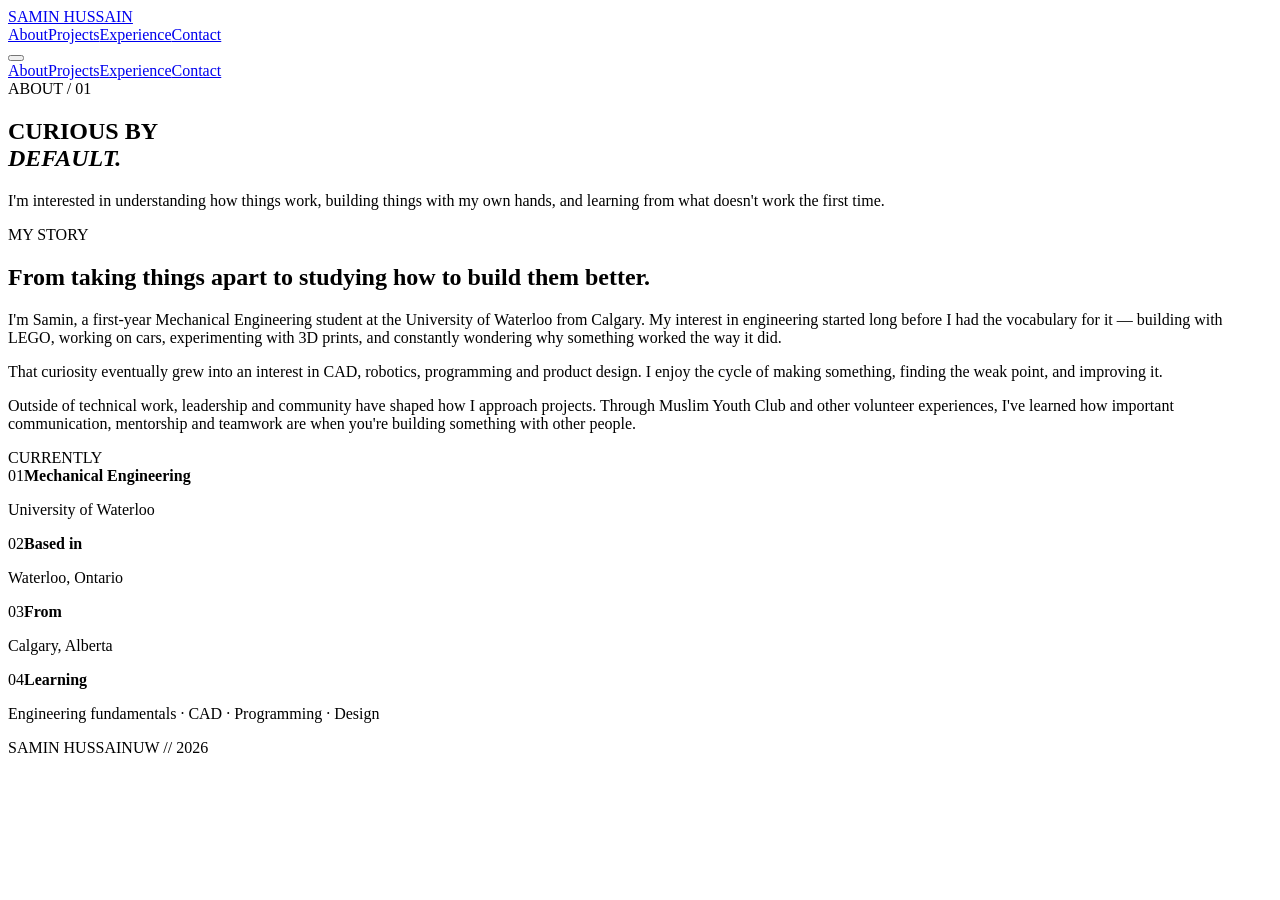
==== about.html @ 6a45ddbb "Add files via upload Initial portfolio website" ====
<!DOCTYPE html>
<html lang="en">
<head>
  <meta charset="UTF-8"><meta name="viewport" content="width=device-width, initial-scale=1.0">
  <meta name="description" content="About Samin Hussain, Mechanical Engineering student at the University of Waterloo.">
  <title>About | Samin Hussain</title>
  <link rel="stylesheet" href="styles/main.css">
</head>
<body>
<header class="site-header">
  <a class="brand" href="index.html">SAMIN HUSSAIN</a>
  <nav class="desktop-nav"><a class="active" href="about.html">About</a><a href="projects.html">Projects</a><a href="experience.html">Experience</a><a href="contact.html">Contact</a></nav>
  <button class="menu-toggle" aria-label="Open navigation" aria-expanded="false"><span></span><span></span></button>
  <nav class="mobile-nav"><a href="about.html">About</a><a href="projects.html">Projects</a><a href="experience.html">Experience</a><a href="contact.html">Contact</a></nav>
</header>
<main>
  <section class="page-hero section-line">
    <div class="eyebrow"><span></span> ABOUT / 01</div>
    <h1>CURIOUS BY<br><em>DEFAULT.</em></h1>
    <p>I'm interested in understanding how things work, building things with my own hands, and learning from what doesn't work the first time.</p>
  </section>

  <section class="content-two-column section-line">
    <div>
      <div class="eyebrow"><span></span> MY STORY</div>
      <h2>From taking things apart to studying how to build them better.</h2>
    </div>
    <div class="body-copy">
      <p>I'm Samin, a first-year Mechanical Engineering student at the University of Waterloo from Calgary. My interest in engineering started long before I had the vocabulary for it — building with LEGO, working on cars, experimenting with 3D prints, and constantly wondering why something worked the way it did.</p>
      <p>That curiosity eventually grew into an interest in CAD, robotics, programming and product design. I enjoy the cycle of making something, finding the weak point, and improving it.</p>
      <p>Outside of technical work, leadership and community have shaped how I approach projects. Through Muslim Youth Club and other volunteer experiences, I've learned how important communication, mentorship and teamwork are when you're building something with other people.</p>
    </div>
  </section>

  <section class="timeline-section section-line">
    <div class="eyebrow"><span></span> CURRENTLY</div>
    <div class="current-grid">
      <div><span>01</span><strong>Mechanical Engineering</strong><p>University of Waterloo</p></div>
      <div><span>02</span><strong>Based in</strong><p>Waterloo, Ontario</p></div>
      <div><span>03</span><strong>From</strong><p>Calgary, Alberta</p></div>
      <div><span>04</span><strong>Learning</strong><p>Engineering fundamentals · CAD · Programming · Design</p></div>
    </div>
  </section>
</main>
<footer class="site-footer"><span>SAMIN HUSSAIN</span><span>UW // 2026</span></footer>
<script>
const t=document.querySelector('.menu-toggle'),m=document.querySelector('.mobile-nav');t.addEventListener('click',()=>{const o=t.getAttribute('aria-expanded')==='true';t.setAttribute('aria-expanded',String(!o));m.classList.toggle('open')});
</script>
</body>
</html>
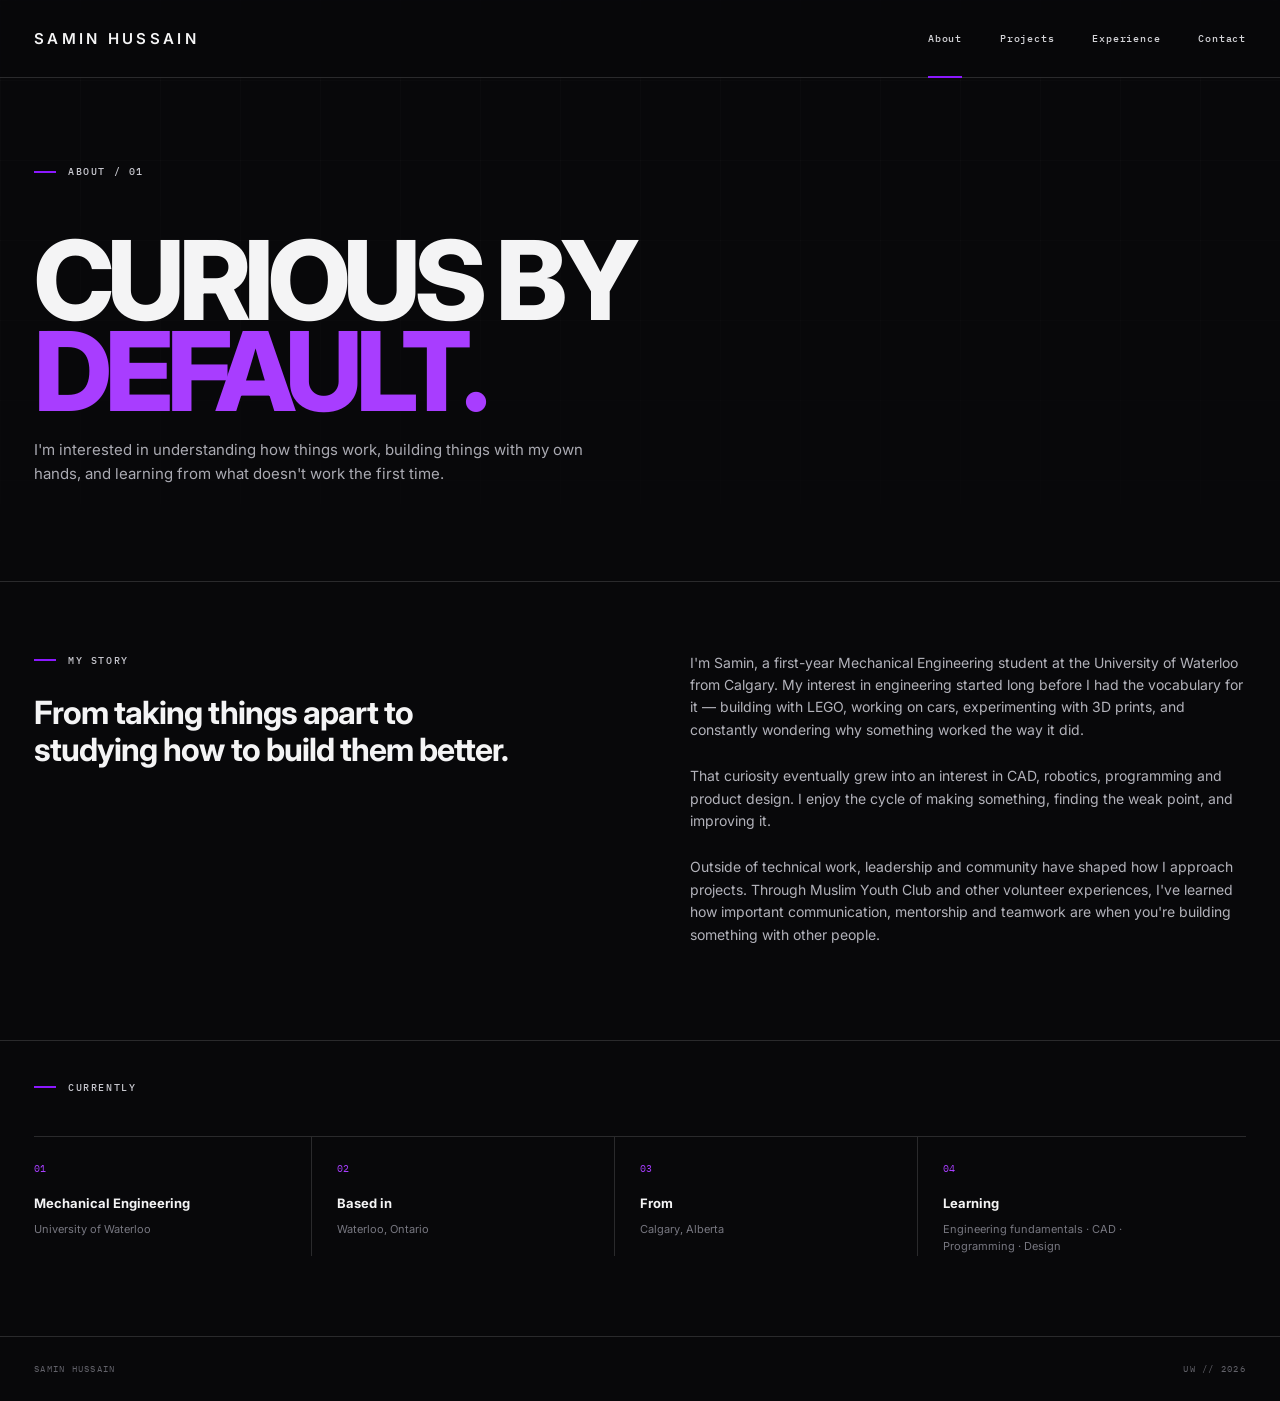
==== commit dced13e1: "Update about.html" ====
--- a/about.html
+++ b/about.html
@@ -4,6 +4,7 @@
   <meta charset="UTF-8"><meta name="viewport" content="width=device-width, initial-scale=1.0">
   <meta name="description" content="About Samin Hussain, Mechanical Engineering student at the University of Waterloo.">
   <title>About | Samin Hussain</title>
+  <link rel="icon" href="Website-icon.png" type="image/x-icon">
   <link rel="stylesheet" href="styles/main.css">
 </head>
 <body>
--- a/styles/main.css
+++ b/styles/main.css
@@ -0,0 +1,473 @@
+@import url('https://fonts.googleapis.com/css2?family=IBM+Plex+Mono:wght@400;500&family=Inter:wght@400;500;600;700;800&display=swap');
+
+:root {
+  --bg: #08080a;
+  --surface: #101014;
+  --surface-2: #15151b;
+  --text: #f4f4f5;
+  --muted: #96969f;
+  --line: rgba(255,255,255,.14);
+  --line-strong: rgba(255,255,255,.28);
+  --purple: #8b18ff;
+  --purple-bright: #a83dff;
+  --max: 1280px;
+}
+
+* { box-sizing: border-box; }
+html { scroll-behavior: smooth; }
+body {
+  margin: 0;
+  background: var(--bg);
+  color: var(--text);
+  font-family: Inter, Arial, sans-serif;
+  line-height: 1.6;
+  overflow-x: hidden;
+}
+body::before {
+  content: "";
+  position: fixed;
+  inset: 0;
+  pointer-events: none;
+  background:
+    linear-gradient(rgba(255,255,255,.018) 1px, transparent 1px),
+    linear-gradient(90deg, rgba(255,255,255,.018) 1px, transparent 1px);
+  background-size: 80px 80px;
+  mask-image: linear-gradient(to bottom, black, transparent 80%);
+  z-index: -1;
+}
+a { color: inherit; text-decoration: none; }
+button { font: inherit; }
+.site-header {
+  height: 78px;
+  border-bottom: 1px solid var(--line);
+  display: flex;
+  align-items: center;
+  justify-content: space-between;
+  padding: 0 max(34px, calc((100vw - var(--max)) / 2));
+  position: sticky;
+  top: 0;
+  z-index: 50;
+  background: rgba(8,8,10,.82);
+  backdrop-filter: blur(18px);
+}
+.brand { font-size: 15px; font-weight: 600; letter-spacing: .22em; }
+.desktop-nav { display: flex; gap: 38px; height: 100%; align-items: center; }
+.desktop-nav a {
+  height: 100%;
+  display: flex;
+  align-items: center;
+  position: relative;
+  font: 500 10px/1 "IBM Plex Mono", monospace;
+  letter-spacing: .08em;
+  color: #d4d4d8;
+}
+.desktop-nav a::after {
+  content: "";
+  position: absolute;
+  left: 0; right: 0; bottom: -1px;
+  height: 2px;
+  background: var(--purple);
+  transform: scaleX(0);
+  transition: transform .25s ease;
+}
+.desktop-nav a:hover::after, .desktop-nav a.active::after { transform: scaleX(1); }
+.menu-toggle, .mobile-nav { display: none; }
+
+.section-line { border-bottom: 1px solid var(--line); }
+.hero {
+  min-height: 590px;
+  max-width: 1440px;
+  margin: auto;
+  display: grid;
+  grid-template-columns: 47% 53%;
+  position: relative;
+}
+.hero-copy { padding: 84px 20px 85px max(34px, calc((100vw - var(--max)) / 2)); position: relative; z-index: 3; }
+.eyebrow {
+  font: 500 10px/1.7 "IBM Plex Mono", monospace;
+  letter-spacing: .16em;
+  color: #c7c7ce;
+  display: flex;
+  align-items: center;
+  gap: 12px;
+}
+.eyebrow span { display: inline-block; width: 22px; height: 2px; background: var(--purple); }
+.eyebrow.sub { margin-left: 34px; margin-top: 2px; }
+.hero h1, .page-hero h1, .contact-hero h1 {
+  font-size: clamp(68px, 8vw, 116px);
+  line-height: .83;
+  letter-spacing: -.06em;
+  margin: 55px 0 25px;
+  font-weight: 800;
+}
+em { color: var(--purple-bright); font-style: normal; }
+.tagline {
+  font: 500 15px "IBM Plex Mono", monospace;
+  letter-spacing: .02em;
+  margin: 0 0 17px;
+}
+.tagline span { color: var(--purple-bright); padding: 0 7px; }
+.hero-description { max-width: 440px; color: #c3c3c8; font-size: 14px; margin-bottom: 27px; }
+.button-row { display: flex; gap: 14px; }
+.button {
+  min-height: 43px;
+  padding: 0 22px;
+  display: inline-flex;
+  align-items: center;
+  justify-content: center;
+  gap: 13px;
+  font: 500 10px "IBM Plex Mono", monospace;
+  letter-spacing: .08em;
+  border: 1px solid var(--line-strong);
+  transition: .25s ease;
+}
+.button span { font-size: 15px; }
+.button-primary { background: linear-gradient(100deg, #7110ef, #9a22ff); border-color: transparent; }
+.button-primary:hover { transform: translateY(-2px); box-shadow: 0 10px 30px rgba(139,24,255,.2); }
+.button-ghost:hover { border-color: var(--purple); color: white; }
+
+.hero-art {
+  position: relative;
+  min-height: 590px;
+  overflow: hidden;
+  background: radial-gradient(circle at 50% 50%, rgba(105,0,190,.12), transparent 48%);
+}
+.art-meta {
+  position: absolute;
+  z-index: 5;
+  color: #96969f;
+  font: 9px/1.8 "IBM Plex Mono", monospace;
+  letter-spacing: .12em;
+}
+.art-meta-top { right: 32px; top: 47px; }
+.art-meta-side { right: 25px; bottom: 100px; }
+.orb { position: absolute; border-radius: 50%; filter: blur(38px); opacity: .75; }
+.orb-a { width: 300px; height: 300px; right: 140px; top: 125px; background: rgba(128,0,255,.28); }
+.orb-b { width: 180px; height: 180px; left: 100px; bottom: 55px; background: rgba(185,60,255,.17); }
+.shape {
+  position: absolute;
+  border: 1px solid rgba(255,255,255,.5);
+  background: linear-gradient(140deg, rgba(255,255,255,.10), rgba(110,0,255,.30) 52%, rgba(255,255,255,.05));
+  box-shadow: inset 0 0 45px rgba(255,255,255,.06), 0 0 45px rgba(112,0,255,.12);
+  transform: rotate(-16deg) skewY(7deg);
+  backdrop-filter: blur(4px);
+}
+.shape-a { width: 240px; height: 360px; left: 80px; top: 120px; border-radius: 40% 10% 45% 12%; }
+.shape-b { width: 260px; height: 350px; right: 90px; top: 70px; border-radius: 8% 50% 12% 42%; transform: rotate(28deg) skewY(-5deg); }
+.shape-c { width: 160px; height: 330px; left: 260px; top: 105px; border-radius: 45%; transform: rotate(70deg); background: linear-gradient(90deg, rgba(255,255,255,.02), rgba(143,17,255,.72), rgba(255,255,255,.05)); }
+.wire { position: absolute; height: 1px; background: rgba(174,88,255,.6); transform-origin: left; }
+.wire-a { width: 480px; left: 40px; top: 450px; transform: rotate(-34deg); }
+.wire-b { width: 500px; right: -80px; top: 320px; transform: rotate(0); }
+
+.projects-preview { padding: 30px max(34px, calc((100vw - var(--max)) / 2)) 52px; }
+.section-heading { display:flex; justify-content:space-between; align-items:center; margin-bottom:23px; }
+.text-link, .card-link {
+  font: 500 10px "IBM Plex Mono", monospace;
+  letter-spacing: .08em;
+  color: #c9c9cf;
+}
+.text-link span, .card-link b { color: var(--purple-bright); font-size: 14px; margin-left: 8px; }
+.project-grid { display:grid; grid-template-columns:repeat(4,1fr); gap:16px; }
+.project-card {
+  border:1px solid var(--line-strong);
+  background: rgba(12,12,15,.72);
+  transition: transform .3s ease, border-color .3s ease, background .3s ease;
+  min-width: 0;
+}
+.project-card:hover { transform: translateY(-6px); border-color: rgba(157,52,255,.7); background: #101014; }
+.project-visual { height: 200px; position:relative; overflow:hidden; border-bottom:1px solid var(--line); background:#0d0d11; }
+.project-number { position:absolute; left:13px; top:12px; z-index:4; font: 500 15px "IBM Plex Mono", monospace; color:#e7e7eb; }
+.project-visual svg { width:100%; height:100%; color: #a43dff; }
+.stars { position:absolute; inset:0; background-image:radial-gradient(circle, rgba(255,255,255,.7) 1px, transparent 1px); background-size:48px 48px; opacity:.25; }
+.gadget-visual { display:grid; place-items:center; background:radial-gradient(circle, rgba(130,0,255,.18), transparent 55%), #0c0c0f; }
+.gadget-model { width:145px; height:95px; transform:rotate(-13deg) skewX(-5deg); position:relative; filter:drop-shadow(0 18px 20px rgba(0,0,0,.7)); }
+.gadget-body { position:absolute; inset:10px 0; border:2px solid #d5d5d8; background:linear-gradient(145deg,#d9d9dd,#66666c); border-radius:18px 7px 14px 8px; box-shadow:inset -12px -10px 18px rgba(0,0,0,.25); }
+.gadget-ring { position:absolute; width:45px; height:45px; border:8px solid #55555b; border-right-color:#d9d9dd; border-radius:50%; left:-5px; top:34px; background:#0a0a0c; }
+.gadget-slot { position:absolute; width:45px; height:10px; background:#2d2d31; right:18px; top:29px; border-radius:8px; }
+.tic-visual { display:grid; place-items:center; background:radial-gradient(circle, rgba(125,0,255,.15), transparent 60%), #0d0d10; }
+.tic-board { display:grid; grid-template-columns:repeat(3,45px); grid-auto-rows:45px; }
+.tic-board i { display:grid; place-items:center; font-style:normal; font-size:30px; font-weight:300; border-right:1px solid rgba(255,255,255,.25); border-bottom:1px solid rgba(255,255,255,.25); color:#eaeaf0; }
+.tic-board i:nth-child(3n){border-right:0}.tic-board i:nth-child(n+7){border-bottom:0}.tic-board i:nth-child(even){color:var(--purple-bright)}
+.project-info { padding:17px 14px 20px; min-height:150px; display:flex; flex-direction:column; }
+.project-info h3 { font-size:13px; letter-spacing:.08em; margin:0 0 8px; }
+.project-info p { color:var(--muted); font-size:11px; margin:0 0 13px; }
+.tags { display:flex; flex-wrap:wrap; gap:6px; }
+.tags span { border:1px solid var(--line-strong); padding:3px 6px; font: 9px "IBM Plex Mono", monospace; color:#b9b9c1; }
+.card-link { margin-top:auto; padding-top:20px; }
+.more-visual { background:linear-gradient(135deg,#0d0d10,#160522); }
+.more-geometry { position:absolute; width:270px; height:140px; left:30px; top:38px; transform:rotate(-18deg); border:1px solid #8122d2; border-radius:50% 10%; box-shadow:0 0 70px rgba(139,24,255,.35); }
+.more-geometry::after { content:""; position:absolute; inset:15px -30px; border:1px solid rgba(255,255,255,.3); border-radius:50%; transform:rotate(35deg); }
+
+.about-preview { display:grid; grid-template-columns:1fr 1fr 1fr; min-height:420px; }
+.about-photo { border-right:1px solid var(--line); min-height:420px; overflow:hidden; }
+.photo-placeholder { height:100%; min-height:420px; display:flex; flex-direction:column; justify-content:center; align-items:center; text-align:center; background:radial-gradient(circle at 50% 40%, #27272d, #0a0a0c 60%); position:relative; }
+.photo-placeholder::before { content:""; width:260px; height:380px; border:1px solid rgba(164,61,255,.55); border-radius:50% 50% 0 0; position:absolute; bottom:-120px; left:50%; transform:translateX(-50%); box-shadow:0 0 80px rgba(139,24,255,.13); }
+.photo-placeholder span { font: 700 32px/.95 Inter,sans-serif; letter-spacing:-.05em; color:#777780; position:relative; }
+.photo-placeholder small { max-width:220px; color:#676770; font:9px/1.6 "IBM Plex Mono",monospace; margin-top:15px; position:relative; }
+.about-copy { padding:52px 48px; border-right:1px solid var(--line); }
+.about-copy h2 { font-size:32px; line-height:1.1; margin:22px 0; letter-spacing:-.035em; }
+.about-copy p { color:#b7b7be; font-size:13px; }
+.beyond { padding:52px 42px; }
+.beyond .eyebrow { margin-bottom:32px; }
+.beyond-item { display:flex; gap:17px; align-items:center; margin:22px 0; }
+.icon-circle { width:42px; height:42px; border:1px solid var(--purple); border-radius:50%; display:grid; place-items:center; color:var(--purple-bright); font-size:20px; flex:none; }
+.beyond-item strong { display:block; font-size:12px; font-weight:500; }
+.beyond-item small { display:block; color:#74747d; font-size:9px; margin-top:4px; }
+
+.skills { padding:30px max(34px, calc((100vw - var(--max)) / 2)) 54px; }
+.skill-grid { display:grid; grid-template-columns:repeat(3,1fr); margin-top:38px; }
+.skill-group { display:flex; gap:25px; padding:0 45px; border-right:1px solid var(--line); }
+.skill-group:first-child { padding-left:0; }.skill-group:last-child { border:0; }
+.skill-icon { color:var(--purple-bright); font:25px "IBM Plex Mono",monospace; min-width:30px; }
+.skill-group h3 { font:500 13px "IBM Plex Mono",monospace; letter-spacing:.08em; margin:0 0 12px; }
+.skill-group p { margin:0; color:#aaaab2; font-size:12px; line-height:1.9; }
+
+.cta { min-height:185px; display:grid; place-items:center; position:relative; overflow:hidden; }
+.cta::before, .cta::after { content:""; position:absolute; width:430px; height:110px; border:1px solid rgba(142,34,255,.55); transform:rotate(20deg); }
+.cta::before { left:-140px; bottom:-75px; box-shadow:0 0 70px rgba(139,24,255,.25); }
+.cta::after { right:-140px; top:-75px; transform:rotate(-20deg); }
+.cta h2 { font:500 17px "IBM Plex Mono",monospace; letter-spacing:.16em; z-index:2; }
+.socials { display:flex; gap:22px; position:absolute; bottom:26px; z-index:3; }
+.socials a { font:600 12px "IBM Plex Mono",monospace; transition:color .2s; }.socials a:hover{color:var(--purple-bright)}
+.site-footer { height:64px; display:flex; align-items:center; justify-content:space-between; padding:0 max(34px, calc((100vw - var(--max)) / 2)); color:#62626a; font:9px "IBM Plex Mono",monospace; letter-spacing:.14em; }
+
+.page-hero, .contact-hero { max-width:var(--max); margin:auto; padding:85px 34px 80px; }
+.page-hero h1 { font-size:clamp(65px,9vw,110px); margin:55px 0 20px; }
+.page-hero p, .contact-hero > p { max-width:570px; color:#aaaab2; font-size:15px; }
+.page-hero.compact { min-height:410px; }
+.content-two-column { max-width:var(--max); margin:auto; padding:70px 34px; display:grid; grid-template-columns:1fr 1fr; gap:100px; }
+.content-two-column h2 { font-size:32px; line-height:1.15; max-width:480px; letter-spacing:-.03em; }
+.body-copy { max-width:600px; }.body-copy p { color:#b2b2ba; font-size:14px; margin-top:0; margin-bottom:24px; }
+.timeline-section { max-width:var(--max); margin:auto; padding:38px 34px 80px; }
+.current-grid { display:grid; grid-template-columns:repeat(4,1fr); margin-top:40px; border-top:1px solid var(--line); }
+.current-grid > div { padding:25px 25px 0 0; border-right:1px solid var(--line); margin-right:25px; }.current-grid > div:last-child{border:0}
+.current-grid span { display:block; color:var(--purple-bright); font:10px "IBM Plex Mono",monospace; margin-bottom:18px; }
+.current-grid strong { font-size:13px; display:block; }.current-grid p{font-size:11px;color:#777780;margin:7px 0 0}
+
+.project-list { max-width:var(--max); margin:auto; padding:70px 34px; }
+.project-detail { display:grid; grid-template-columns:1.1fr .9fr; min-height:500px; border:1px solid var(--line); margin-bottom:24px; background:rgba(12,12,15,.6); }
+.project-detail.reverse { grid-template-columns:.9fr 1.1fr; }.project-detail.reverse .detail-visual{order:2}.project-detail.reverse .detail-copy{order:1}
+.detail-visual { min-height:500px; border-right:1px solid var(--line); position:relative; overflow:hidden; }
+.project-detail.reverse .detail-visual { border-right:0; border-left:1px solid var(--line); }
+.detail-visual svg { width:100%; height:100%; }
+.detail-copy { padding:70px 55px; align-self:center; }.detail-copy h2 { font-size:45px; line-height:1; margin:18px 0; letter-spacing:-.04em; }.detail-copy > p { color:#aaaab2; font-size:13px; }.detail-copy .learning { margin-top:35px; font-size:12px; }.detail-copy .learning b{color:#eee}
+.detail-copy .tags { margin-top:24px; }
+.large-gadget { width:280px; height:190px; position:absolute; left:50%; top:50%; transform:translate(-50%,-50%) rotate(-12deg); filter:drop-shadow(0 25px 25px rgba(0,0,0,.7)); }
+.large-gadget::before { content:""; position:absolute; inset:0; border:3px solid #d7d7db; background:linear-gradient(145deg,#e1e1e4,#55555b); border-radius:34px 12px 26px 14px; box-shadow:inset -25px -20px 30px rgba(0,0,0,.27); }
+.large-gadget div { position:absolute; width:75px; height:75px; border:13px solid #55555b; border-right-color:#ddd; border-radius:50%; left:-10px; top:70px; background:#09090b; z-index:2; }
+.large-gadget i { position:absolute; width:80px; height:14px; background:#29292e; right:35px; top:58px; border-radius:10px; z-index:2; }
+.tic-board.large { grid-template-columns:repeat(3,85px); grid-auto-rows:85px; position:absolute; left:50%; top:50%; transform:translate(-50%,-50%); }.tic-board.large i{font-size:58px}
+.coming-soon { min-height:360px; }.coming-soon .detail-visual{min-height:360px}.coming-soon .detail-copy{align-self:center}
+
+.experience-list { max-width:var(--max); margin:auto; padding:70px 34px; }
+.experience-item { display:grid; grid-template-columns:100px 1fr; gap:30px; padding:55px 0; border-bottom:1px solid var(--line); }
+.experience-item:first-child{padding-top:0}.experience-index{font:16px "IBM Plex Mono",monospace;color:var(--purple-bright)}
+.experience-item h2{font-size:30px;margin:15px 0 3px;letter-spacing:-.03em}.experience-item > div > p{font:11px "IBM Plex Mono",monospace;color:#777780}
+.experience-item ul{padding-left:18px;color:#aaaab2;font-size:13px;max-width:700px}.experience-item li{margin:8px 0}
+
+.contact-hero { min-height:700px; padding-top:105px; }.contact-hero h1{font-size:clamp(70px,10vw,130px);max-width:900px}.contact-links{max-width:700px;margin-top:70px;border-top:1px solid var(--line)}.contact-links a{display:grid;grid-template-columns:130px 1fr 30px;align-items:center;min-height:82px;border-bottom:1px solid var(--line);transition:.2s}.contact-links a:hover{padding-left:10px;color:var(--purple-bright)}.contact-links small{font:9px "IBM Plex Mono",monospace;color:#73737b}.contact-links strong{font-size:13px;font-weight:500}.contact-links span{font-size:17px}
+
+.reveal { animation: reveal .75s ease both; }
+@keyframes reveal { from{opacity:0;transform:translateY(18px)} to{opacity:1;transform:none} }
+
+@media (max-width: 900px) {
+  .desktop-nav { gap:20px; }
+  .hero { grid-template-columns:1fr; }
+  .hero-copy { padding-right:34px; padding-bottom:45px; }
+  .hero-art { min-height:440px; }
+  .project-grid { grid-template-columns:repeat(2,1fr); }
+  .about-preview { grid-template-columns:1fr 1fr; }
+  .about-photo { display:none; }
+  .beyond { border-left:1px solid var(--line); }
+  .skill-grid { grid-template-columns:1fr; gap:30px; }.skill-group{padding:0;border:0}
+  .content-two-column { gap:45px; }
+  .current-grid { grid-template-columns:repeat(2,1fr); row-gap:30px; }.current-grid > div:nth-child(2){border-right:0}
+  .project-detail,.project-detail.reverse { grid-template-columns:1fr; }.project-detail.reverse .detail-visual{order:1;border-left:0;border-bottom:1px solid var(--line)}.project-detail.reverse .detail-copy{order:2}
+  .detail-visual,.project-detail.reverse .detail-visual{border-right:0;min-height:420px;border-bottom:1px solid var(--line)}.detail-copy{padding:50px 35px}
+}
+@media (max-width: 650px) {
+  .site-header { height:68px; padding:0 20px; }
+  .desktop-nav { display:none; }.menu-toggle{display:flex;width:38px;height:38px;border:1px solid var(--line-strong);background:transparent;align-items:center;justify-content:center;flex-direction:column;gap:6px;cursor:pointer}.menu-toggle span{width:16px;height:1px;background:#eee}
+  .mobile-nav{display:flex;position:absolute;left:0;right:0;top:68px;background:rgba(8,8,10,.97);border-bottom:1px solid var(--line);padding:10px 20px 20px;flex-direction:column;gap:0;transform:translateY(-120%);transition:.3s ease;z-index:-1}.mobile-nav.open{transform:none}
+  .mobile-nav a{padding:16px 0;border-bottom:1px solid var(--line);font:10px "IBM Plex Mono",monospace;letter-spacing:.1em}
+  .brand{font-size:12px}
+  .hero-copy{padding:65px 20px 30px}.hero h1{font-size:67px;margin-top:45px}.hero-art{min-height:350px}.shape-a{left:5%;width:150px;height:250px}.shape-b{right:0;width:170px;height:250px}.shape-c{left:35%;width:100px;height:250px}.art-meta-top{right:15px}.art-meta-side{right:10px}
+  .projects-preview,.skills,.project-list,.experience-list,.timeline-section{padding-left:20px;padding-right:20px}
+  .project-grid{grid-template-columns:1fr}.project-visual{height:220px}
+  .about-preview{grid-template-columns:1fr}.about-copy{border-right:0;padding:45px 20px}.beyond{border-left:0;border-top:1px solid var(--line);padding:45px 20px}
+  .section-heading{align-items:flex-end;gap:20px}.text-link{white-space:nowrap}
+  .page-hero,.contact-hero{padding:65px 20px}.page-hero h1,.contact-hero h1{font-size:64px;margin-top:45px}.page-hero.compact{min-height:360px}
+  .content-two-column{grid-template-columns:1fr;padding:55px 20px;gap:25px}.content-two-column h2{font-size:27px}
+  .current-grid{grid-template-columns:1fr}.current-grid > div{border-right:0;border-bottom:1px solid var(--line);padding-bottom:22px;margin:0}
+  .project-detail{margin-bottom:15px}.detail-visual,.project-detail.reverse .detail-visual{min-height:330px}.detail-copy{padding:38px 23px}.detail-copy h2{font-size:35px}
+  .experience-item{grid-template-columns:45px 1fr;gap:15px;padding:40px 0}.experience-item h2{font-size:25px}
+  .contact-links{margin-top:50px}.contact-links a{grid-template-columns:75px 1fr 20px}.contact-links strong{font-size:11px}
+  .site-footer{padding:0 20px}
+}
+/* =========================================
+   HERO GEOMETRIC BACKGROUND — FIX
+   ========================================= */
+
+.hero {
+    position: relative;
+    overflow: hidden;
+    isolation: isolate;
+}
+
+/* Main geometric visual */
+.hero-art {
+    position: absolute;
+    width: 620px;
+    height: 620px;
+    right: -80px;
+    top: 50%;
+    transform: translateY(-50%);
+    z-index: -1;
+    pointer-events: none;
+}
+
+/* Large glowing orb */
+.hero-art::before {
+    content: "";
+    position: absolute;
+    width: 380px;
+    height: 380px;
+    right: 70px;
+    top: 90px;
+    border-radius: 50%;
+
+    background:
+        radial-gradient(
+            circle at 35% 30%,
+            rgba(255,255,255,0.28) 0%,
+            rgba(139,0,255,0.55) 18%,
+            rgba(139,0,255,0.22) 45%,
+            rgba(139,0,255,0.05) 70%,
+            transparent 75%
+        );
+
+    filter: blur(2px);
+    box-shadow:
+        0 0 80px rgba(139,0,255,0.35),
+        0 0 180px rgba(139,0,255,0.18);
+
+    animation: heroFloat 7s ease-in-out infinite;
+}
+
+/* Geometric wireframe */
+.hero-art::after {
+    content: "";
+    position: absolute;
+    width: 330px;
+    height: 330px;
+    right: 105px;
+    top: 115px;
+
+    border: 1px solid rgba(255,255,255,0.18);
+
+    background:
+        linear-gradient(
+            135deg,
+            transparent 48%,
+            rgba(139,0,255,0.45) 49%,
+            rgba(139,0,255,0.45) 50%,
+            transparent 51%
+        ),
+        linear-gradient(
+            45deg,
+            transparent 48%,
+            rgba(255,255,255,0.13) 49%,
+            rgba(255,255,255,0.13) 50%,
+            transparent 51%
+        );
+
+    background-size: 80px 80px;
+    transform: rotate(18deg) skewY(-8deg);
+    box-shadow:
+        inset 0 0 50px rgba(139,0,255,0.12),
+        0 0 40px rgba(139,0,255,0.15);
+
+    animation: heroRotate 18s linear infinite;
+}
+
+/* Additional floating geometry */
+.hero-art {
+    background:
+        linear-gradient(
+            90deg,
+            transparent 49.7%,
+            rgba(139,0,255,0.22) 50%,
+            transparent 50.3%
+        ),
+        linear-gradient(
+            0deg,
+            transparent 49.7%,
+            rgba(255,255,255,0.08) 50%,
+            transparent 50.3%
+        );
+
+    background-size: 90px 90px;
+    opacity: 1;
+}
+
+/* Small glowing points */
+.hero-art {
+    filter: drop-shadow(0 0 25px rgba(139,0,255,0.12));
+}
+
+@keyframes heroFloat {
+    0%, 100% {
+        transform: translateY(0) scale(1);
+    }
+
+    50% {
+        transform: translateY(-18px) scale(1.03);
+    }
+}
+
+@keyframes heroRotate {
+    from {
+        transform: rotate(18deg) skewY(-8deg);
+    }
+
+    to {
+        transform: rotate(378deg) skewY(-8deg);
+    }
+}
+
+
+/* =========================================
+   HERO CONTENT LAYER
+   ========================================= */
+
+.hero .container,
+.hero-content {
+    position: relative;
+    z-index: 2;
+}
+
+
+/* =========================================
+   MOBILE
+   ========================================= */
+
+@media (max-width: 800px) {
+
+    .hero-art {
+        width: 420px;
+        height: 420px;
+        right: -170px;
+        top: 55%;
+        opacity: 0.7;
+    }
+
+    .hero-art::before {
+        width: 280px;
+        height: 280px;
+    }
+
+    .hero-art::after {
+        width: 240px;
+        height: 240px;
+    }
+}
